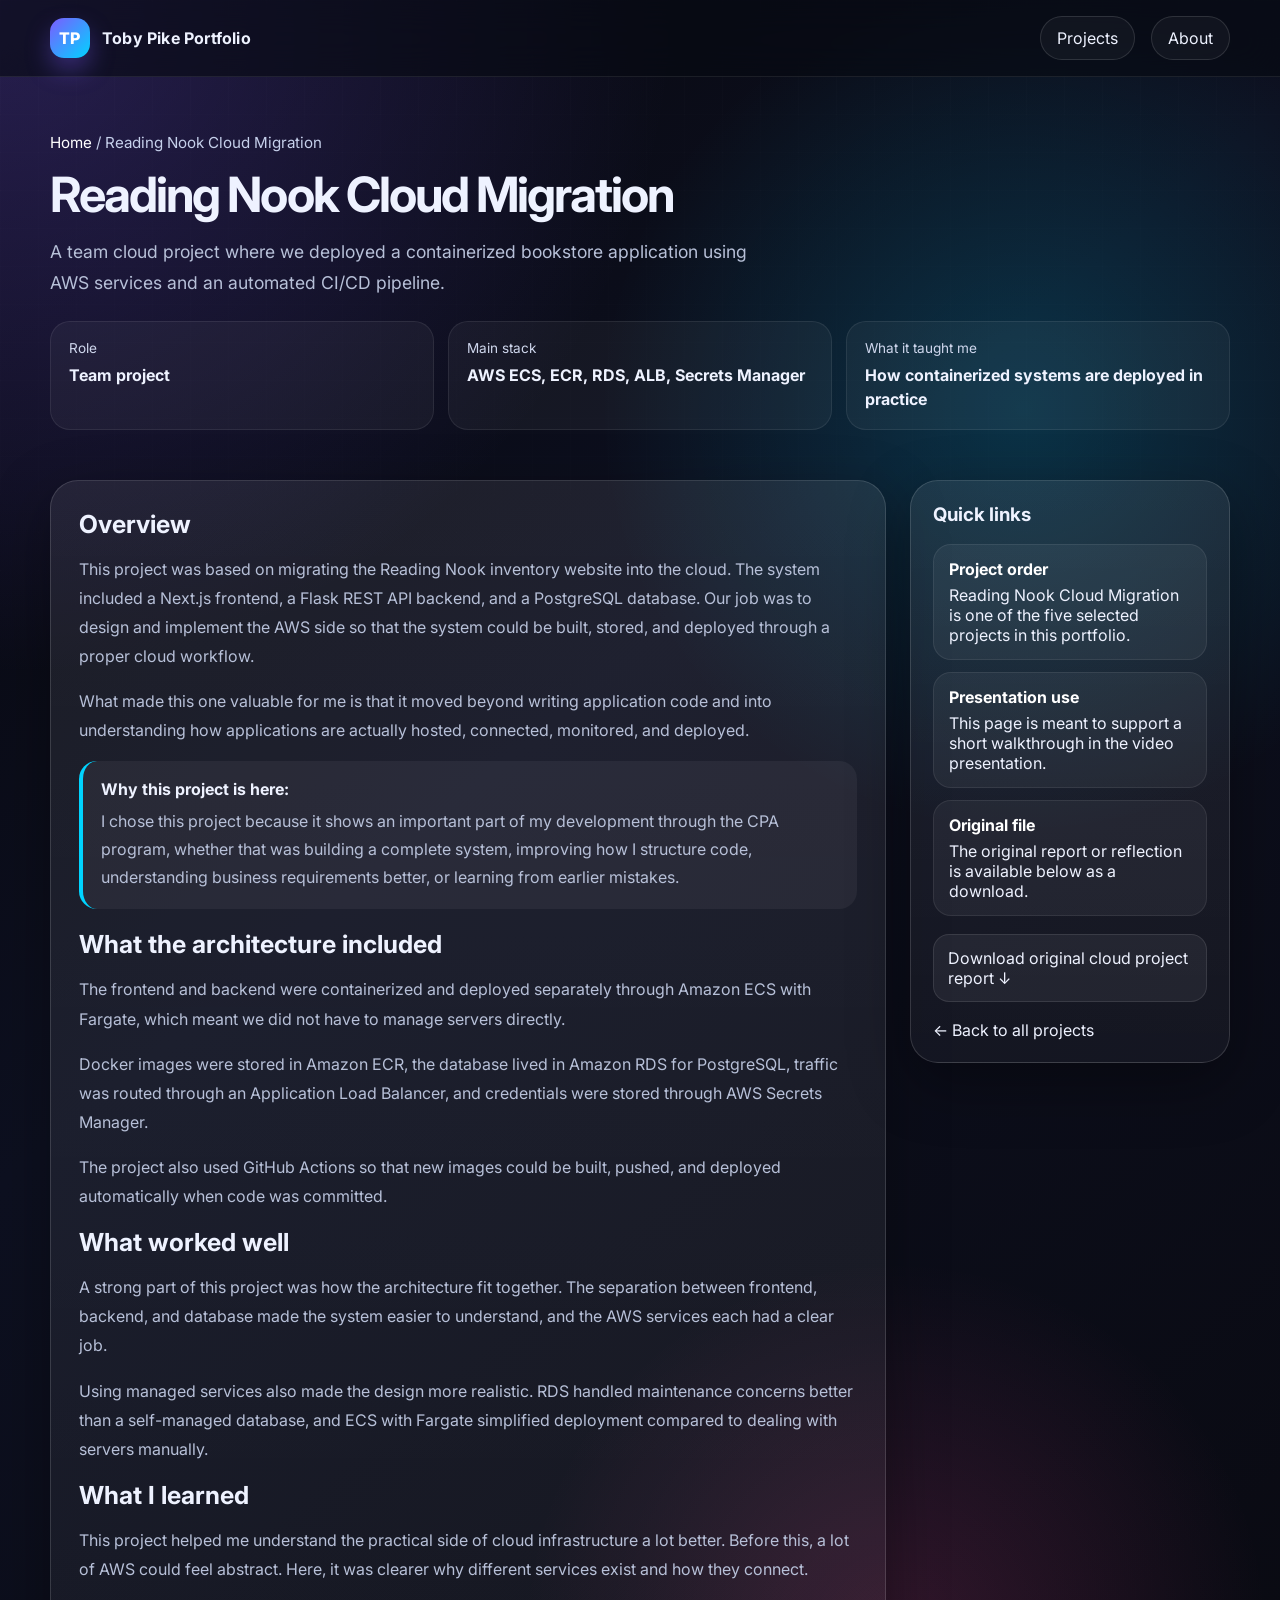
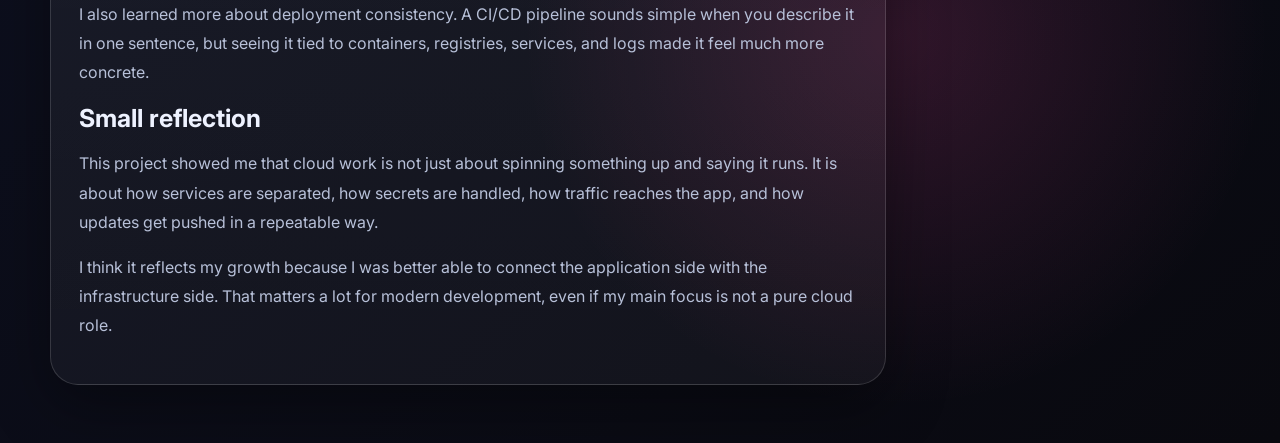
==== cloud.html @ 69e6403a "Add files via upload" ====
<!DOCTYPE html>
<html lang="en">
<head>
  <meta charset="UTF-8">
  <meta name="viewport" content="width=device-width, initial-scale=1.0">
  <title>Reading Nook Cloud Migration</title>
  <meta name="description" content="Portfolio of five projects by Toby Pike">
  <link rel="preconnect" href="https://fonts.googleapis.com">
  <link rel="preconnect" href="https://fonts.gstatic.com" crossorigin>
  <link href="https://fonts.googleapis.com/css2?family=Inter:wght@400;500;600;700;800&display=swap" rel="stylesheet">
  <link rel="stylesheet" href="styles.css">
</head>
<body class="accent-cloud">
  <nav class="nav">
    <div class="container nav-inner">
      <a class="brand" href="index.html">
        <span class="brand-mark">TP</span>
        <span>Toby Pike Portfolio</span>
      </a>
      <div class="nav-links">
        <a href="index.html#projects">Projects</a>
        <a href="index.html#about">About</a>
      </div>
    </div>
  </nav>
  
    <header class="page-hero">
      <div class="container">
        <div class="breadcrumb"><a href="index.html">Home</a> / Reading Nook Cloud Migration</div>
        <h1 class="page-title">Reading Nook Cloud Migration</h1>
        <p class="page-subtitle">A team cloud project where we deployed a containerized bookstore application using AWS services and an automated CI/CD pipeline.</p>
        <div class="highlight-bar">
          <div class="highlight"><div class="label">Role</div><div class="value">Team project</div></div><div class="highlight"><div class="label">Main stack</div><div class="value">AWS ECS, ECR, RDS, ALB, Secrets Manager</div></div><div class="highlight"><div class="label">What it taught me</div><div class="value">How containerized systems are deployed in practice</div></div>
        </div>
      </div>
    </header>

    <main class="container page-layout">
      <article class="content-panel">
        <h2>Overview</h2>
        <p>This project was based on migrating the Reading Nook inventory website into the cloud. The system included a Next.js frontend, a Flask REST API backend, and a PostgreSQL database. Our job was to design and implement the AWS side so that the system could be built, stored, and deployed through a proper cloud workflow.</p><p>What made this one valuable for me is that it moved beyond writing application code and into understanding how applications are actually hosted, connected, monitored, and deployed.</p>
        <div class="callout">
          <strong>Why this project is here:</strong>
          <div style="margin-top:8px;color:var(--muted);line-height:1.75">I chose this project because it shows an important part of my development through the CPA program, whether that was building a complete system, improving how I structure code, understanding business requirements better, or learning from earlier mistakes.</div>
        </div>
        <h2>What the architecture included</h2><p>The frontend and backend were containerized and deployed separately through Amazon ECS with Fargate, which meant we did not have to manage servers directly.</p><p>Docker images were stored in Amazon ECR, the database lived in Amazon RDS for PostgreSQL, traffic was routed through an Application Load Balancer, and credentials were stored through AWS Secrets Manager.</p><p>The project also used GitHub Actions so that new images could be built, pushed, and deployed automatically when code was committed.</p><h2>What worked well</h2><p>A strong part of this project was how the architecture fit together. The separation between frontend, backend, and database made the system easier to understand, and the AWS services each had a clear job.</p><p>Using managed services also made the design more realistic. RDS handled maintenance concerns better than a self-managed database, and ECS with Fargate simplified deployment compared to dealing with servers manually.</p><h2>What I learned</h2><p>This project helped me understand the practical side of cloud infrastructure a lot better. Before this, a lot of AWS could feel abstract. Here, it was clearer why different services exist and how they connect.</p><p>I also learned more about deployment consistency. A CI/CD pipeline sounds simple when you describe it in one sentence, but seeing it tied to containers, registries, services, and logs made it feel much more concrete.</p><h2>Small reflection</h2><p>This project showed me that cloud work is not just about spinning something up and saying it runs. It is about how services are separated, how secrets are handled, how traffic reaches the app, and how updates get pushed in a repeatable way.</p><p>I think it reflects my growth because I was better able to connect the application side with the infrastructure side. That matters a lot for modern development, even if my main focus is not a pure cloud role.</p>
      </article>

      <aside class="side-panel">
        <h3 style="margin-top:0">Quick links</h3>
        <div class="quick-list">
          <div class="quick-item"><strong>Project order</strong>Reading Nook Cloud Migration is one of the five selected projects in this portfolio.</div>
          <div class="quick-item"><strong>Presentation use</strong>This page is meant to support a short walkthrough in the video presentation.</div>
          <div class="quick-item"><strong>Original file</strong>The original report or reflection is available below as a download.</div>
        </div>
        <div class="downloads">
          <a href="cloud_project_report.pdf" download>Download original cloud project report ↓</a>
        </div>
        <a class="return-link" href="index.html#projects">← Back to all projects</a>
      </aside>
    </main>
    
</body>
</html>
---- styles.css ----
:root{
  --bg:#09090f;
  --bg2:#111325;
  --card:rgba(255,255,255,.08);
  --card-border:rgba(255,255,255,.14);
  --text:#eef2ff;
  --muted:#b7c0d8;
  --accent:#7c5cff;
  --accent2:#00d4ff;
  --accent3:#ff4d9d;
  --shadow:0 20px 60px rgba(0,0,0,.35);
  --radius:22px;
  --max:1180px;
}
*{box-sizing:border-box}
html{scroll-behavior:smooth}
body{
  margin:0;
  font-family:Inter,Segoe UI,Arial,sans-serif;
  color:var(--text);
  background:
    radial-gradient(circle at top left, rgba(124,92,255,.28), transparent 28%),
    radial-gradient(circle at 80% 20%, rgba(0,212,255,.18), transparent 22%),
    radial-gradient(circle at 70% 80%, rgba(255,77,157,.16), transparent 20%),
    linear-gradient(140deg, #07070d 0%, #0d1020 38%, #09090f 100%);
  min-height:100vh;
}
body::before{
  content:"";
  position:fixed;
  inset:0;
  pointer-events:none;
  background-image:linear-gradient(rgba(255,255,255,.03) 1px, transparent 1px),linear-gradient(90deg, rgba(255,255,255,.03) 1px, transparent 1px);
  background-size:38px 38px;
  mask-image:linear-gradient(to bottom, rgba(0,0,0,.35), rgba(0,0,0,.05));
}
a{color:inherit;text-decoration:none}
.container{width:min(var(--max), calc(100% - 32px)); margin:0 auto}
.nav{
  position:sticky; top:0; z-index:50;
  backdrop-filter: blur(18px);
  background:rgba(8,10,19,.62);
  border-bottom:1px solid rgba(255,255,255,.08);
}
.nav-inner{display:flex; align-items:center; justify-content:space-between; padding:16px 0}
.brand{
  display:flex; align-items:center; gap:12px; font-weight:700; letter-spacing:.2px;
}
.brand-mark{
  width:40px; height:40px; border-radius:14px;
  background:linear-gradient(135deg,var(--accent),var(--accent2));
  box-shadow:0 12px 24px rgba(124,92,255,.35);
  display:grid; place-items:center; font-weight:800; color:white;
}
.nav-links{display:flex; gap:16px; flex-wrap:wrap}
.nav-links a,.button{
  padding:11px 16px; border-radius:999px; border:1px solid rgba(255,255,255,.12);
  background:rgba(255,255,255,.04); color:var(--text); transition:.25s ease;
}
.nav-links a:hover,.button:hover,.project-card:hover .mini-button{transform:translateY(-2px); background:rgba(255,255,255,.08)}
.hero{padding:78px 0 34px}
.hero-grid{display:grid; grid-template-columns:1.25fr .75fr; gap:26px; align-items:stretch}
.hero-panel,.panel{
  background:linear-gradient(180deg, rgba(255,255,255,.09), rgba(255,255,255,.05));
  border:1px solid var(--card-border);
  border-radius:32px;
  box-shadow:var(--shadow);
}
.hero-copy{padding:34px}
.kicker{
  display:inline-flex; align-items:center; gap:10px; padding:10px 14px; border-radius:999px;
  background:rgba(255,255,255,.06); border:1px solid rgba(255,255,255,.12); color:#dbe3ff; font-size:.92rem;
}
.kicker-dot{width:9px;height:9px;border-radius:999px;background:linear-gradient(135deg,var(--accent2),var(--accent3))}
h1{font-size:clamp(2.5rem, 4vw, 4.6rem); line-height:1.02; margin:18px 0 14px; letter-spacing:-.04em}
.lead{font-size:1.12rem; color:var(--muted); max-width:62ch; line-height:1.75}
.hero-actions{display:flex; gap:14px; flex-wrap:wrap; margin-top:24px}
.button.primary{
  background:linear-gradient(135deg,var(--accent),var(--accent2));
  border:none;
  color:white;
  box-shadow:0 12px 30px rgba(124,92,255,.3);
}
.stats{display:grid; grid-template-columns:1fr 1fr; gap:14px; padding:22px}
.stat{
  border-radius:24px; padding:24px; background:rgba(255,255,255,.04); border:1px solid rgba(255,255,255,.08)
}
.stat-number{font-size:2rem; font-weight:800; margin-bottom:8px}
.stat-label{color:var(--muted); line-height:1.5}
.section{padding:26px 0}
.section-head{display:flex; justify-content:space-between; gap:16px; align-items:end; margin-bottom:18px}
.section h2{font-size:2rem; margin:0}
.section-copy{color:var(--muted); max-width:60ch; line-height:1.7}
.project-grid{display:grid; grid-template-columns:repeat(2, minmax(0, 1fr)); gap:20px}
.project-card{
  position:relative; overflow:hidden;
  background:linear-gradient(180deg, rgba(255,255,255,.09), rgba(255,255,255,.04));
  border:1px solid var(--card-border);
  border-radius:28px; padding:24px;
  box-shadow:var(--shadow); transition:.28s ease;
}
.project-card::after{
  content:""; position:absolute; inset:auto -30% -30% auto; width:180px; height:180px; border-radius:50%;
  background:radial-gradient(circle, rgba(255,255,255,.16), transparent 60%);
  pointer-events:none;
}
.project-card:hover{transform:translateY(-5px); border-color:rgba(255,255,255,.25)}
.badge{
  display:inline-block; font-size:.82rem; font-weight:700; letter-spacing:.02em;
  padding:9px 12px; border-radius:999px; background:rgba(255,255,255,.08); border:1px solid rgba(255,255,255,.14);
}
.project-card h3{font-size:1.55rem; margin:16px 0 8px}
.project-card .subtitle{color:#d7def6; font-weight:600; margin-bottom:12px}
.project-card p{color:var(--muted); line-height:1.72}
.tech-list{display:flex; flex-wrap:wrap; gap:10px; margin:18px 0 20px}
.tech-list span{
  font-size:.86rem; color:#eaf0ff; padding:9px 11px; border-radius:999px;
  background:rgba(0,0,0,.22); border:1px solid rgba(255,255,255,.1)
}
.mini-button{
  display:inline-flex; align-items:center; gap:10px; font-weight:700;
  padding:12px 15px; border-radius:14px; background:rgba(255,255,255,.06); border:1px solid rgba(255,255,255,.12); transition:.25s ease
}
.foot{padding:44px 0 70px; color:var(--muted)}
.foot-card{
  padding:24px; border-radius:28px; background:rgba(255,255,255,.05); border:1px solid rgba(255,255,255,.1)
}
.page-hero{padding:56px 0 18px}
.breadcrumb{color:#c6d0eb; font-size:.95rem; margin-bottom:18px}
.breadcrumb a{color:#fff}
.page-title{font-size:clamp(2.2rem, 3.8vw, 4rem); margin:0 0 12px; letter-spacing:-.04em}
.page-subtitle{font-size:1.1rem; line-height:1.75; color:var(--muted); max-width:65ch}
.page-layout{display:grid; grid-template-columns:minmax(0, 1fr) 320px; gap:24px; padding:22px 0 58px}
.content-panel,.side-panel{
  background:linear-gradient(180deg, rgba(255,255,255,.08), rgba(255,255,255,.04));
  border:1px solid var(--card-border);
  border-radius:28px; box-shadow:var(--shadow)
}
.content-panel{padding:28px}
.side-panel{padding:22px; height:max-content; position:sticky; top:92px}
.content-panel h2{font-size:1.55rem; margin:0 0 10px}
.content-panel h3{font-size:1.15rem; margin:22px 0 8px; color:#edf1ff}
.content-panel p,.content-panel li{color:var(--muted); line-height:1.82}
.content-panel ul{padding-left:20px}
.callout{
  padding:18px 18px; border-left:4px solid var(--accent2); border-radius:18px;
  background:rgba(255,255,255,.05); margin:16px 0 20px
}
.quick-list{display:grid; gap:12px; margin:16px 0 0}
.quick-item{
  padding:14px 15px; border-radius:18px; background:rgba(255,255,255,.05); border:1px solid rgba(255,255,255,.08)
}
.quick-item strong{display:block; margin-bottom:6px; color:#fff}
.downloads{display:grid; gap:12px; margin-top:18px}
.downloads a{
  padding:13px 14px; border-radius:16px; background:rgba(255,255,255,.06); border:1px solid rgba(255,255,255,.1); display:block
}
.return-link{display:inline-flex; gap:10px; align-items:center; margin-top:18px}
.highlight-bar{
  display:grid; grid-template-columns:repeat(3, minmax(0,1fr)); gap:14px; margin:22px 0 10px
}
.highlight{
  padding:18px; border-radius:20px; background:rgba(255,255,255,.045); border:1px solid rgba(255,255,255,.08)
}
.highlight .label{font-size:.85rem; color:#cfd7ed; margin-bottom:7px}
.highlight .value{font-weight:700; line-height:1.5}
.accent-capstone .badge,.accent-capstone .button.primary{background:linear-gradient(135deg,#7c5cff,#14c8ff)}
.accent-database .badge,.accent-database .button.primary{background:linear-gradient(135deg,#ff5f6d,#ffc371); color:#1e0f00}
.accent-web .badge,.accent-web .button.primary{background:linear-gradient(135deg,#5cf2b5,#00b7ff); color:#021411}
.accent-cloud .badge,.accent-cloud .button.primary{background:linear-gradient(135deg,#6ea8ff,#9d7bff)}
.accent-early .badge,.accent-early .button.primary{background:linear-gradient(135deg,#ff8a5b,#ffd25b); color:#271300}
@media (max-width: 980px){
  .hero-grid,.page-layout,.project-grid,.highlight-bar{grid-template-columns:1fr}
  .side-panel{position:static}
}
@media (max-width: 640px){
  .nav-inner{align-items:flex-start; gap:12px; flex-direction:column}
  .hero{padding-top:42px}
  .hero-copy{padding:24px}
  .project-card,.content-panel,.side-panel{padding:20px}
  h1{font-size:2.35rem}
}
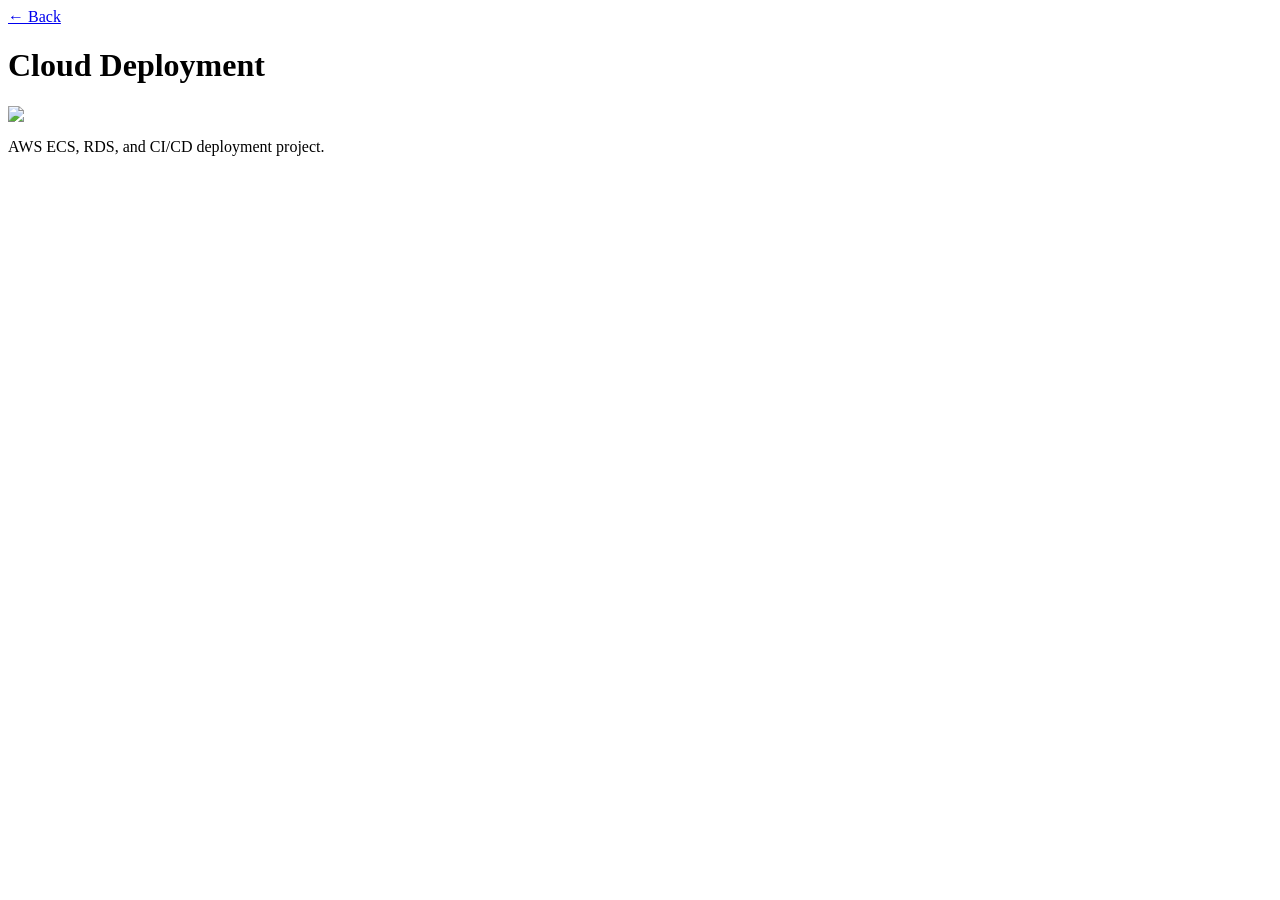
==== commit 77bd098e: "Add files via upload" ====
--- a/cloud.html
+++ b/cloud.html
@@ -1,64 +1,6 @@
-<!DOCTYPE html>
-<html lang="en">
-<head>
-  <meta charset="UTF-8">
-  <meta name="viewport" content="width=device-width, initial-scale=1.0">
-  <title>Reading Nook Cloud Migration</title>
-  <meta name="description" content="Portfolio of five projects by Toby Pike">
-  <link rel="preconnect" href="https://fonts.googleapis.com">
-  <link rel="preconnect" href="https://fonts.gstatic.com" crossorigin>
-  <link href="https://fonts.googleapis.com/css2?family=Inter:wght@400;500;600;700;800&display=swap" rel="stylesheet">
-  <link rel="stylesheet" href="styles.css">
-</head>
-<body class="accent-cloud">
-  <nav class="nav">
-    <div class="container nav-inner">
-      <a class="brand" href="index.html">
-        <span class="brand-mark">TP</span>
-        <span>Toby Pike Portfolio</span>
-      </a>
-      <div class="nav-links">
-        <a href="index.html#projects">Projects</a>
-        <a href="index.html#about">About</a>
-      </div>
-    </div>
-  </nav>
-  
-    <header class="page-hero">
-      <div class="container">
-        <div class="breadcrumb"><a href="index.html">Home</a> / Reading Nook Cloud Migration</div>
-        <h1 class="page-title">Reading Nook Cloud Migration</h1>
-        <p class="page-subtitle">A team cloud project where we deployed a containerized bookstore application using AWS services and an automated CI/CD pipeline.</p>
-        <div class="highlight-bar">
-          <div class="highlight"><div class="label">Role</div><div class="value">Team project</div></div><div class="highlight"><div class="label">Main stack</div><div class="value">AWS ECS, ECR, RDS, ALB, Secrets Manager</div></div><div class="highlight"><div class="label">What it taught me</div><div class="value">How containerized systems are deployed in practice</div></div>
-        </div>
-      </div>
-    </header>
-
-    <main class="container page-layout">
-      <article class="content-panel">
-        <h2>Overview</h2>
-        <p>This project was based on migrating the Reading Nook inventory website into the cloud. The system included a Next.js frontend, a Flask REST API backend, and a PostgreSQL database. Our job was to design and implement the AWS side so that the system could be built, stored, and deployed through a proper cloud workflow.</p><p>What made this one valuable for me is that it moved beyond writing application code and into understanding how applications are actually hosted, connected, monitored, and deployed.</p>
-        <div class="callout">
-          <strong>Why this project is here:</strong>
-          <div style="margin-top:8px;color:var(--muted);line-height:1.75">I chose this project because it shows an important part of my development through the CPA program, whether that was building a complete system, improving how I structure code, understanding business requirements better, or learning from earlier mistakes.</div>
-        </div>
-        <h2>What the architecture included</h2><p>The frontend and backend were containerized and deployed separately through Amazon ECS with Fargate, which meant we did not have to manage servers directly.</p><p>Docker images were stored in Amazon ECR, the database lived in Amazon RDS for PostgreSQL, traffic was routed through an Application Load Balancer, and credentials were stored through AWS Secrets Manager.</p><p>The project also used GitHub Actions so that new images could be built, pushed, and deployed automatically when code was committed.</p><h2>What worked well</h2><p>A strong part of this project was how the architecture fit together. The separation between frontend, backend, and database made the system easier to understand, and the AWS services each had a clear job.</p><p>Using managed services also made the design more realistic. RDS handled maintenance concerns better than a self-managed database, and ECS with Fargate simplified deployment compared to dealing with servers manually.</p><h2>What I learned</h2><p>This project helped me understand the practical side of cloud infrastructure a lot better. Before this, a lot of AWS could feel abstract. Here, it was clearer why different services exist and how they connect.</p><p>I also learned more about deployment consistency. A CI/CD pipeline sounds simple when you describe it in one sentence, but seeing it tied to containers, registries, services, and logs made it feel much more concrete.</p><h2>Small reflection</h2><p>This project showed me that cloud work is not just about spinning something up and saying it runs. It is about how services are separated, how secrets are handled, how traffic reaches the app, and how updates get pushed in a repeatable way.</p><p>I think it reflects my growth because I was better able to connect the application side with the infrastructure side. That matters a lot for modern development, even if my main focus is not a pure cloud role.</p>
-      </article>
-
-      <aside class="side-panel">
-        <h3 style="margin-top:0">Quick links</h3>
-        <div class="quick-list">
-          <div class="quick-item"><strong>Project order</strong>Reading Nook Cloud Migration is one of the five selected projects in this portfolio.</div>
-          <div class="quick-item"><strong>Presentation use</strong>This page is meant to support a short walkthrough in the video presentation.</div>
-          <div class="quick-item"><strong>Original file</strong>The original report or reflection is available below as a download.</div>
-        </div>
-        <div class="downloads">
-          <a href="cloud_project_report.pdf" download>Download original cloud project report ↓</a>
-        </div>
-        <a class="return-link" href="index.html#projects">← Back to all projects</a>
-      </aside>
-    </main>
-    
-</body>
-</html>+<body><div class="page">
+<a href="index.html" class="back">← Back</a>
+<h1>Cloud Deployment</h1>
+<img class="project-hero" src="images/placeholder.png">
+<p>AWS ECS, RDS, and CI/CD deployment project.</p>
+</div></body>
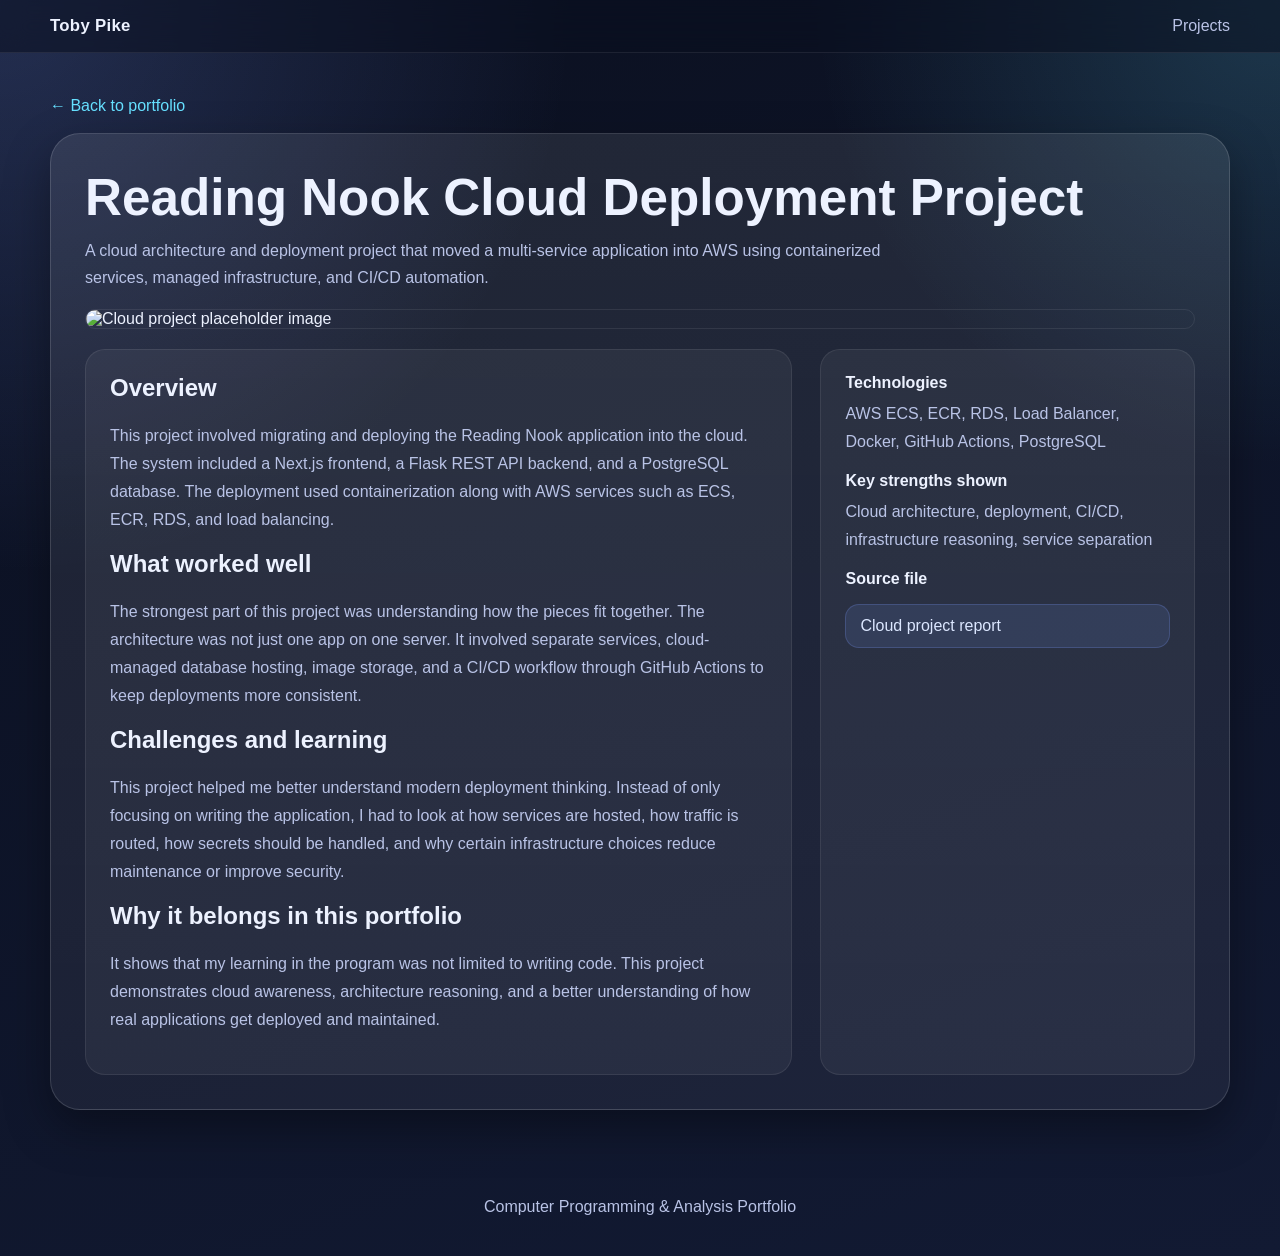
==== commit abe2ebda: "Add files via upload" ====
--- a/cloud.html
+++ b/cloud.html
@@ -1,6 +1,75 @@
-<body><div class="page">
-<a href="index.html" class="back">← Back</a>
-<h1>Cloud Deployment</h1>
-<img class="project-hero" src="images/placeholder.png">
-<p>AWS ECS, RDS, and CI/CD deployment project.</p>
-</div></body>+<!DOCTYPE html>
+<html lang="en">
+<head>
+  <meta charset="UTF-8">
+  <meta name="viewport" content="width=device-width, initial-scale=1.0">
+  <title>Reading Nook Cloud Deployment Project</title>
+  <link rel="stylesheet" href="styles.css">
+  
+</head>
+<body>
+  <header class="site-header">
+    <div class="container nav">
+      <a class="brand" href="index.html">Toby Pike</a>
+      <nav class="nav-links">
+        <a href="index.html#projects">Projects</a>
+      </nav>
+    </div>
+  </header>
+  
+    <main class="page-wrap">
+      <div class="container">
+        <a href="index.html" class="back-link">← Back to portfolio</a>
+        <section class="project-shell">
+          <div class="project-head">
+            <h1>Reading Nook Cloud Deployment Project</h1>
+            <p class="project-subtitle">A cloud architecture and deployment project that moved a multi-service application into AWS using containerized services, managed infrastructure, and CI/CD automation.</p>
+          </div>
+          <div class="hero-image"><img src="images/placeholder.png" alt="Cloud project placeholder image"></div>
+          <div class="project-body">
+            <section class="panel">
+              
+      <h2>Overview</h2>
+      <p>This project involved migrating and deploying the Reading Nook application into the cloud. The system included a Next.js frontend, a Flask REST API backend, and a PostgreSQL database. The deployment used containerization along with AWS services such as ECS, ECR, RDS, and load balancing.</p>
+
+      <h2>What worked well</h2>
+      <p>The strongest part of this project was understanding how the pieces fit together. The architecture was not just one app on one server. It involved separate services, cloud-managed database hosting, image storage, and a CI/CD workflow through GitHub Actions to keep deployments more consistent.</p>
+
+      <h2>Challenges and learning</h2>
+      <p>This project helped me better understand modern deployment thinking. Instead of only focusing on writing the application, I had to look at how services are hosted, how traffic is routed, how secrets should be handled, and why certain infrastructure choices reduce maintenance or improve security.</p>
+
+      <h2>Why it belongs in this portfolio</h2>
+      <p>It shows that my learning in the program was not limited to writing code. This project demonstrates cloud awareness, architecture reasoning, and a better understanding of how real applications get deployed and maintained.</p>
+    
+              
+            </section>
+            <aside class="panel">
+              
+      <div class="meta-list">
+        <div class="meta-block">
+          <h3>Technologies</h3>
+          <p>AWS ECS, ECR, RDS, Load Balancer, Docker, GitHub Actions, PostgreSQL</p>
+        </div>
+        <div class="meta-block">
+          <h3>Key strengths shown</h3>
+          <p>Cloud architecture, deployment, CI/CD, infrastructure reasoning, service separation</p>
+        </div>
+        <div class="meta-block">
+          <h3>Source file</h3>
+          <div class="file-links">
+            <a href="INFT3200_Group7_ProjectReport.pdf">Cloud project report</a>
+          </div>
+        </div>
+      </div>
+    
+            </aside>
+          </div>
+        </section>
+      </div>
+    </main>
+    
+  <footer class="site-footer">
+    <div class="container">Computer Programming & Analysis Portfolio</div>
+  </footer>
+</body>
+</html>
--- a/styles.css
+++ b/styles.css
@@ -0,0 +1,331 @@
+
+:root{
+  --bg:#0b1020;
+  --bg2:#121a33;
+  --panel:rgba(255,255,255,0.08);
+  --panel-strong:rgba(255,255,255,0.11);
+  --border:rgba(255,255,255,0.14);
+  --text:#edf2ff;
+  --muted:#b9c3e6;
+  --accent:#7c9cff;
+  --accent2:#66e0ff;
+  --shadow:0 18px 45px rgba(0,0,0,0.35);
+  --radius:22px;
+  --max:1180px;
+}
+*{box-sizing:border-box}
+html{scroll-behavior:smooth}
+body{
+  margin:0;
+  font-family:Inter,Segoe UI,Arial,sans-serif;
+  color:var(--text);
+  background:
+    radial-gradient(circle at top left, rgba(124,156,255,0.22), transparent 32%),
+    radial-gradient(circle at top right, rgba(102,224,255,0.18), transparent 26%),
+    linear-gradient(160deg, var(--bg) 0%, var(--bg2) 100%);
+  min-height:100vh;
+}
+a{color:inherit}
+.container{
+  width:min(var(--max), calc(100% - 40px));
+  margin:0 auto;
+}
+.site-header{
+  position:sticky;
+  top:0;
+  z-index:20;
+  backdrop-filter: blur(14px);
+  background:rgba(10,16,32,0.55);
+  border-bottom:1px solid rgba(255,255,255,0.08);
+}
+.nav{
+  display:flex;
+  align-items:center;
+  justify-content:space-between;
+  gap:16px;
+  padding:16px 0;
+}
+.brand{
+  font-weight:800;
+  letter-spacing:0.3px;
+  text-decoration:none;
+  font-size:1.05rem;
+}
+.nav-links{
+  display:flex;
+  gap:18px;
+  flex-wrap:wrap;
+}
+.nav-links a{
+  text-decoration:none;
+  color:var(--muted);
+}
+.nav-links a:hover{color:var(--text)}
+.hero{
+  padding:84px 0 34px;
+}
+.hero-card{
+  background:linear-gradient(180deg, rgba(255,255,255,0.09), rgba(255,255,255,0.05));
+  border:1px solid var(--border);
+  border-radius:30px;
+  box-shadow:var(--shadow);
+  padding:44px;
+  position:relative;
+  overflow:hidden;
+}
+.hero-card::after{
+  content:"";
+  position:absolute;
+  inset:auto -80px -80px auto;
+  width:220px;
+  height:220px;
+  background:radial-gradient(circle, rgba(124,156,255,0.26), transparent 65%);
+  pointer-events:none;
+}
+.eyebrow{
+  display:inline-block;
+  font-size:0.8rem;
+  text-transform:uppercase;
+  letter-spacing:0.16em;
+  color:var(--accent2);
+  margin-bottom:12px;
+}
+.hero h1{
+  margin:0 0 12px;
+  font-size:clamp(2.3rem, 5vw, 4.2rem);
+  line-height:1.02;
+}
+.hero p{
+  margin:0;
+  max-width:780px;
+  color:var(--muted);
+  font-size:1.08rem;
+  line-height:1.7;
+}
+.hero-actions{
+  display:flex;
+  gap:14px;
+  flex-wrap:wrap;
+  margin-top:28px;
+}
+.button{
+  display:inline-flex;
+  align-items:center;
+  justify-content:center;
+  min-height:46px;
+  padding:0 18px;
+  border-radius:999px;
+  border:1px solid var(--border);
+  text-decoration:none;
+  font-weight:700;
+  transition:transform .18s ease, background .18s ease, border-color .18s ease;
+}
+.button.primary{
+  background:linear-gradient(135deg, var(--accent), var(--accent2));
+  color:#08111f;
+  border:none;
+}
+.button.secondary{
+  background:rgba(255,255,255,0.04);
+}
+.button:hover{transform:translateY(-2px)}
+.section-title{
+  margin:18px 0 18px;
+  font-size:1.5rem;
+}
+.section-copy{
+  color:var(--muted);
+  margin:0 0 26px;
+  max-width:780px;
+  line-height:1.7;
+}
+.grid{
+  display:grid;
+  grid-template-columns:repeat(12, 1fr);
+  gap:22px;
+  padding-bottom:54px;
+}
+.card{
+  grid-column:span 6;
+  display:flex;
+  flex-direction:column;
+  min-height:100%;
+  text-decoration:none;
+  background:linear-gradient(180deg, rgba(255,255,255,0.09), rgba(255,255,255,0.05));
+  border:1px solid var(--border);
+  border-radius:var(--radius);
+  overflow:hidden;
+  box-shadow:var(--shadow);
+  transition:transform .2s ease, border-color .2s ease, background .2s ease;
+}
+.card:hover{
+  transform:translateY(-5px);
+  border-color:rgba(124,156,255,0.5);
+  background:linear-gradient(180deg, rgba(255,255,255,0.11), rgba(255,255,255,0.06));
+}
+.card.media-less .thumb{
+  display:none;
+}
+.thumb{
+  aspect-ratio:16/9;
+  overflow:hidden;
+  background:rgba(255,255,255,0.05);
+}
+.thumb img{
+  width:100%;
+  height:100%;
+  object-fit:cover;
+  display:block;
+}
+.content{
+  padding:22px 22px 20px;
+  display:flex;
+  flex:1;
+  flex-direction:column;
+  gap:12px;
+}
+.kicker{
+  color:var(--accent2);
+  font-size:0.84rem;
+  letter-spacing:0.08em;
+  text-transform:uppercase;
+}
+.card h3{
+  margin:0;
+  font-size:1.35rem;
+}
+.card p{
+  margin:0;
+  color:var(--muted);
+  line-height:1.65;
+}
+.tags{
+  display:flex;
+  flex-wrap:wrap;
+  gap:8px;
+  margin-top:auto;
+  padding-top:8px;
+}
+.tag{
+  font-size:0.78rem;
+  color:#dbe5ff;
+  background:rgba(124,156,255,0.16);
+  border:1px solid rgba(124,156,255,0.22);
+  border-radius:999px;
+  padding:7px 10px;
+}
+.page-wrap{
+  padding:44px 0 70px;
+}
+.back-link{
+  display:inline-block;
+  text-decoration:none;
+  color:var(--accent2);
+  margin-bottom:18px;
+}
+.project-shell{
+  background:linear-gradient(180deg, rgba(255,255,255,0.09), rgba(255,255,255,0.05));
+  border:1px solid var(--border);
+  border-radius:30px;
+  box-shadow:var(--shadow);
+  overflow:hidden;
+}
+.project-head{
+  padding:34px 34px 18px;
+}
+.project-head h1{
+  margin:0 0 10px;
+  font-size:clamp(2rem, 4vw, 3.2rem);
+}
+.project-subtitle{
+  margin:0;
+  color:var(--muted);
+  line-height:1.7;
+  max-width:820px;
+}
+.hero-image{
+  padding:0 34px 20px;
+}
+.hero-image img{
+  width:100%;
+  display:block;
+  border-radius:20px;
+  border:1px solid rgba(255,255,255,0.08);
+}
+.project-body{
+  padding:0 34px 34px;
+  display:grid;
+  grid-template-columns: minmax(0, 1.7fr) minmax(260px, 0.9fr);
+  gap:28px;
+}
+.panel{
+  background:rgba(255,255,255,0.05);
+  border:1px solid rgba(255,255,255,0.08);
+  border-radius:20px;
+  padding:24px;
+}
+.panel h2, .panel h3{
+  margin-top:0;
+}
+.panel p{
+  color:var(--muted);
+  line-height:1.75;
+}
+.bullets{
+  margin:0;
+  padding-left:18px;
+  color:var(--muted);
+  line-height:1.7;
+}
+.bullets li + li{margin-top:10px}
+.meta-list{
+  display:grid;
+  gap:16px;
+}
+.meta-block h3{
+  margin:0 0 8px;
+  font-size:1rem;
+}
+.meta-block p{
+  margin:0;
+}
+.gallery{
+  display:grid;
+  gap:16px;
+  margin-top:18px;
+}
+.gallery img{
+  width:100%;
+  display:block;
+  border-radius:16px;
+  border:1px solid rgba(255,255,255,0.08);
+}
+.file-links{
+  display:flex;
+  flex-direction:column;
+  gap:10px;
+  margin-top:16px;
+}
+.file-links a{
+  text-decoration:none;
+  color:#dce7ff;
+  background:rgba(124,156,255,0.12);
+  border:1px solid rgba(124,156,255,0.22);
+  border-radius:14px;
+  padding:12px 14px;
+}
+.site-footer{
+  padding:18px 0 40px;
+  color:var(--muted);
+  text-align:center;
+}
+@media (max-width: 980px){
+  .card{grid-column:span 12}
+  .project-body{grid-template-columns:1fr}
+}
+@media (max-width: 680px){
+  .hero-card, .project-head, .project-body, .hero-image{padding-left:20px; padding-right:20px}
+  .hero{padding-top:56px}
+  .nav{padding:14px 0}
+  .nav-links{gap:12px; font-size:0.95rem}
+}
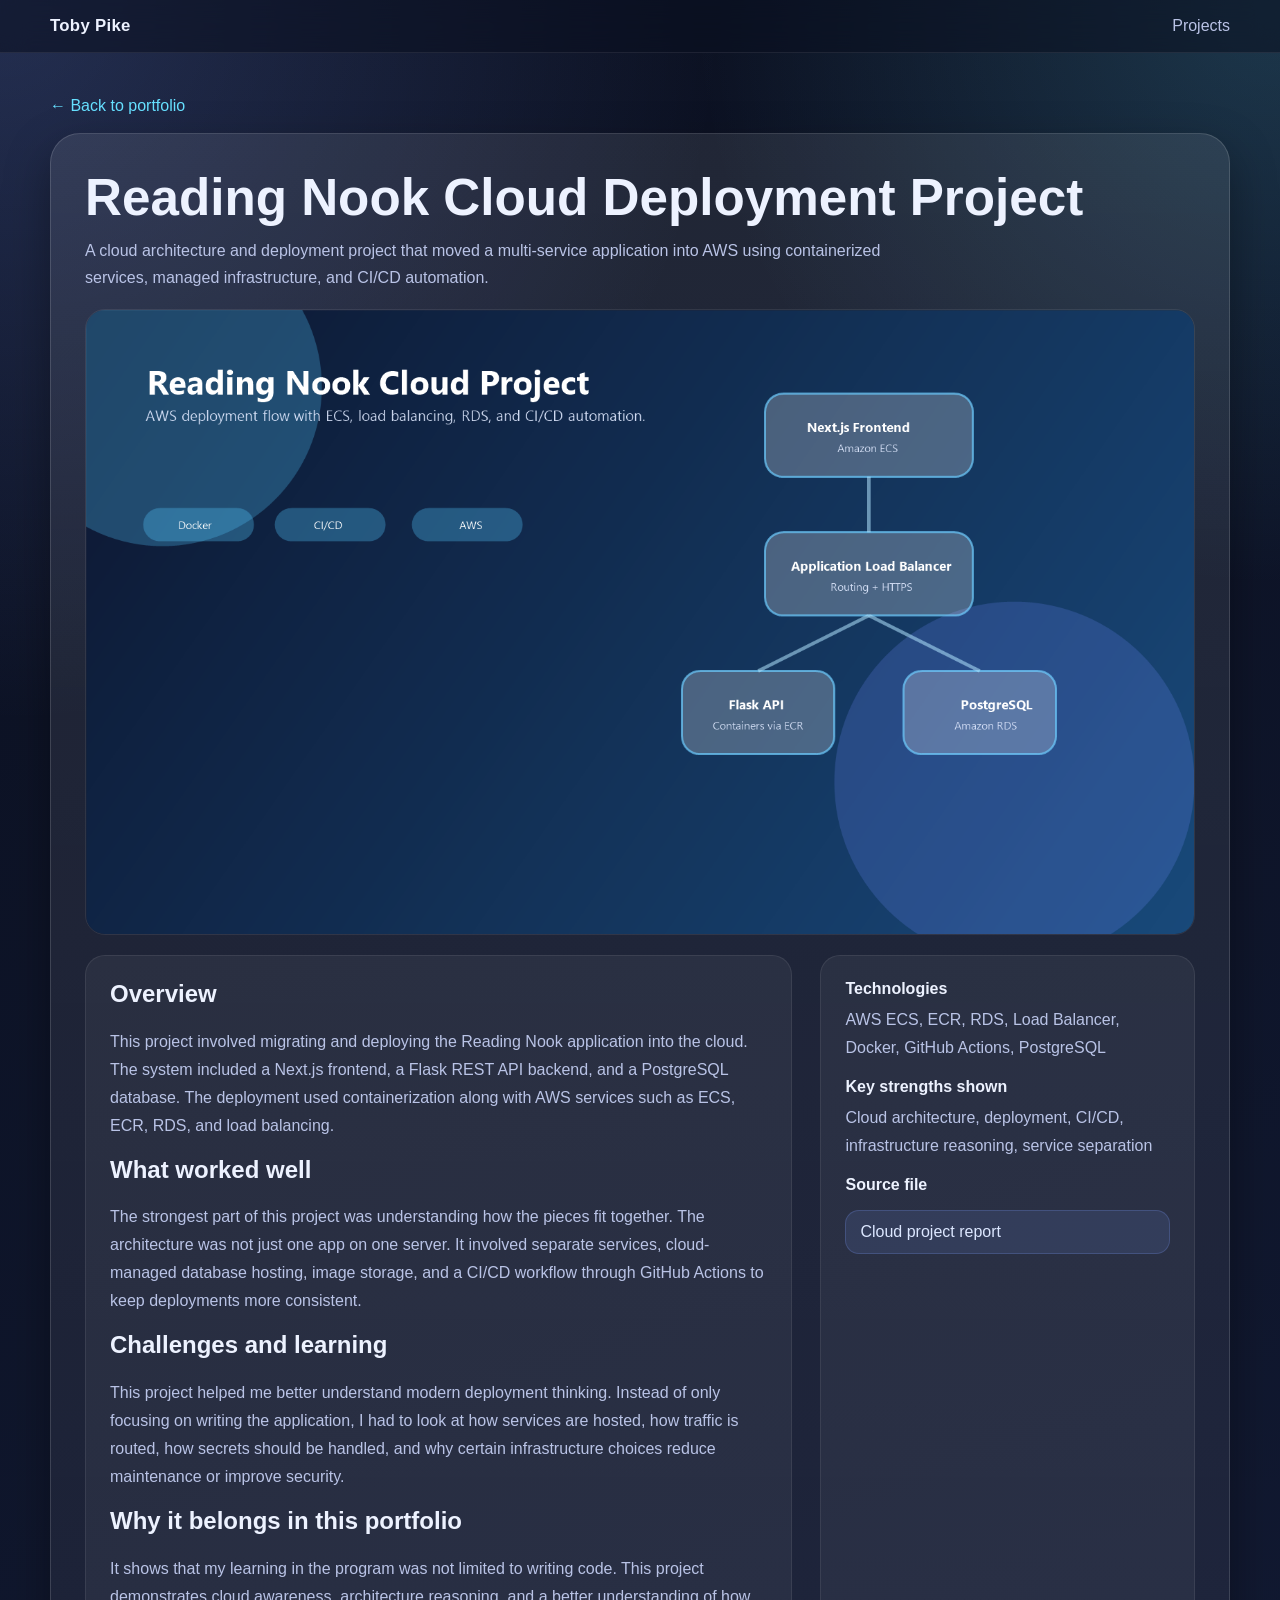
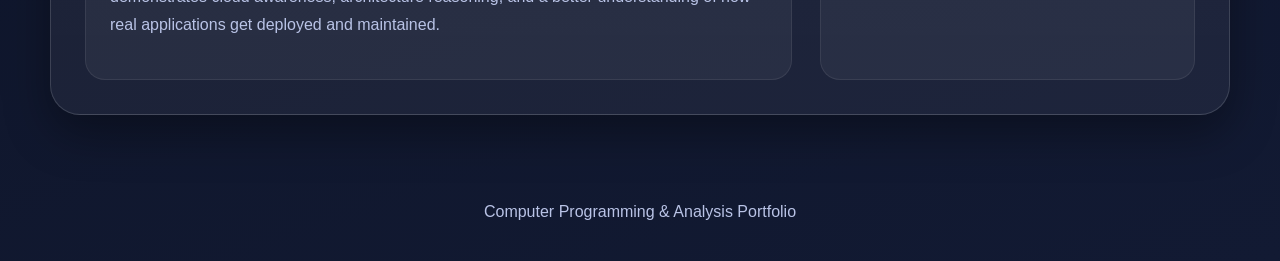
==== commit c2454a5f: "Add files via upload" ====
--- a/cloud.html
+++ b/cloud.html
@@ -5,7 +5,6 @@
   <meta name="viewport" content="width=device-width, initial-scale=1.0">
   <title>Reading Nook Cloud Deployment Project</title>
   <link rel="stylesheet" href="styles.css">
-  
 </head>
 <body>
   <header class="site-header">
@@ -16,60 +15,55 @@
       </nav>
     </div>
   </header>
-  
-    <main class="page-wrap">
-      <div class="container">
-        <a href="index.html" class="back-link">← Back to portfolio</a>
-        <section class="project-shell">
-          <div class="project-head">
-            <h1>Reading Nook Cloud Deployment Project</h1>
-            <p class="project-subtitle">A cloud architecture and deployment project that moved a multi-service application into AWS using containerized services, managed infrastructure, and CI/CD automation.</p>
-          </div>
-          <div class="hero-image"><img src="images/placeholder.png" alt="Cloud project placeholder image"></div>
-          <div class="project-body">
-            <section class="panel">
-              
-      <h2>Overview</h2>
-      <p>This project involved migrating and deploying the Reading Nook application into the cloud. The system included a Next.js frontend, a Flask REST API backend, and a PostgreSQL database. The deployment used containerization along with AWS services such as ECS, ECR, RDS, and load balancing.</p>
 
-      <h2>What worked well</h2>
-      <p>The strongest part of this project was understanding how the pieces fit together. The architecture was not just one app on one server. It involved separate services, cloud-managed database hosting, image storage, and a CI/CD workflow through GitHub Actions to keep deployments more consistent.</p>
+  <main class="page-wrap">
+    <div class="container">
+      <a href="index.html" class="back-link">&larr; Back to portfolio</a>
+      <section class="project-shell">
+        <div class="project-head">
+          <h1>Reading Nook Cloud Deployment Project</h1>
+          <p class="project-subtitle">A cloud architecture and deployment project that moved a multi-service application into AWS using containerized services, managed infrastructure, and CI/CD automation.</p>
+        </div>
+        <div class="hero-image"><img src="images/cloud-architecture.png" alt="Reading Nook cloud architecture diagram"></div>
+        <div class="project-body">
+          <section class="panel">
+            <h2>Overview</h2>
+            <p>This project involved migrating and deploying the Reading Nook application into the cloud. The system included a Next.js frontend, a Flask REST API backend, and a PostgreSQL database. The deployment used containerization along with AWS services such as ECS, ECR, RDS, and load balancing.</p>
 
-      <h2>Challenges and learning</h2>
-      <p>This project helped me better understand modern deployment thinking. Instead of only focusing on writing the application, I had to look at how services are hosted, how traffic is routed, how secrets should be handled, and why certain infrastructure choices reduce maintenance or improve security.</p>
+            <h2>What worked well</h2>
+            <p>The strongest part of this project was understanding how the pieces fit together. The architecture was not just one app on one server. It involved separate services, cloud-managed database hosting, image storage, and a CI/CD workflow through GitHub Actions to keep deployments more consistent.</p>
 
-      <h2>Why it belongs in this portfolio</h2>
-      <p>It shows that my learning in the program was not limited to writing code. This project demonstrates cloud awareness, architecture reasoning, and a better understanding of how real applications get deployed and maintained.</p>
-    
-              
-            </section>
-            <aside class="panel">
-              
-      <div class="meta-list">
-        <div class="meta-block">
-          <h3>Technologies</h3>
-          <p>AWS ECS, ECR, RDS, Load Balancer, Docker, GitHub Actions, PostgreSQL</p>
+            <h2>Challenges and learning</h2>
+            <p>This project helped me better understand modern deployment thinking. Instead of only focusing on writing the application, I had to look at how services are hosted, how traffic is routed, how secrets should be handled, and why certain infrastructure choices reduce maintenance or improve security.</p>
+
+            <h2>Why it belongs in this portfolio</h2>
+            <p>It shows that my learning in the program was not limited to writing code. This project demonstrates cloud awareness, architecture reasoning, and a better understanding of how real applications get deployed and maintained.</p>
+          </section>
+          <aside class="panel">
+            <div class="meta-list">
+              <div class="meta-block">
+                <h3>Technologies</h3>
+                <p>AWS ECS, ECR, RDS, Load Balancer, Docker, GitHub Actions, PostgreSQL</p>
+              </div>
+              <div class="meta-block">
+                <h3>Key strengths shown</h3>
+                <p>Cloud architecture, deployment, CI/CD, infrastructure reasoning, service separation</p>
+              </div>
+              <div class="meta-block">
+                <h3>Source file</h3>
+                <div class="file-links">
+                  <a href="INFT3200_Group7_ProjectReport.pdf">Cloud project report</a>
+                </div>
+              </div>
+            </div>
+          </aside>
         </div>
-        <div class="meta-block">
-          <h3>Key strengths shown</h3>
-          <p>Cloud architecture, deployment, CI/CD, infrastructure reasoning, service separation</p>
-        </div>
-        <div class="meta-block">
-          <h3>Source file</h3>
-          <div class="file-links">
-            <a href="INFT3200_Group7_ProjectReport.pdf">Cloud project report</a>
-          </div>
-        </div>
-      </div>
-    
-            </aside>
-          </div>
-        </section>
-      </div>
-    </main>
-    
+      </section>
+    </div>
+  </main>
+
   <footer class="site-footer">
-    <div class="container">Computer Programming & Analysis Portfolio</div>
+    <div class="container">Computer Programming &amp; Analysis Portfolio</div>
   </footer>
 </body>
-</html>+</html>
